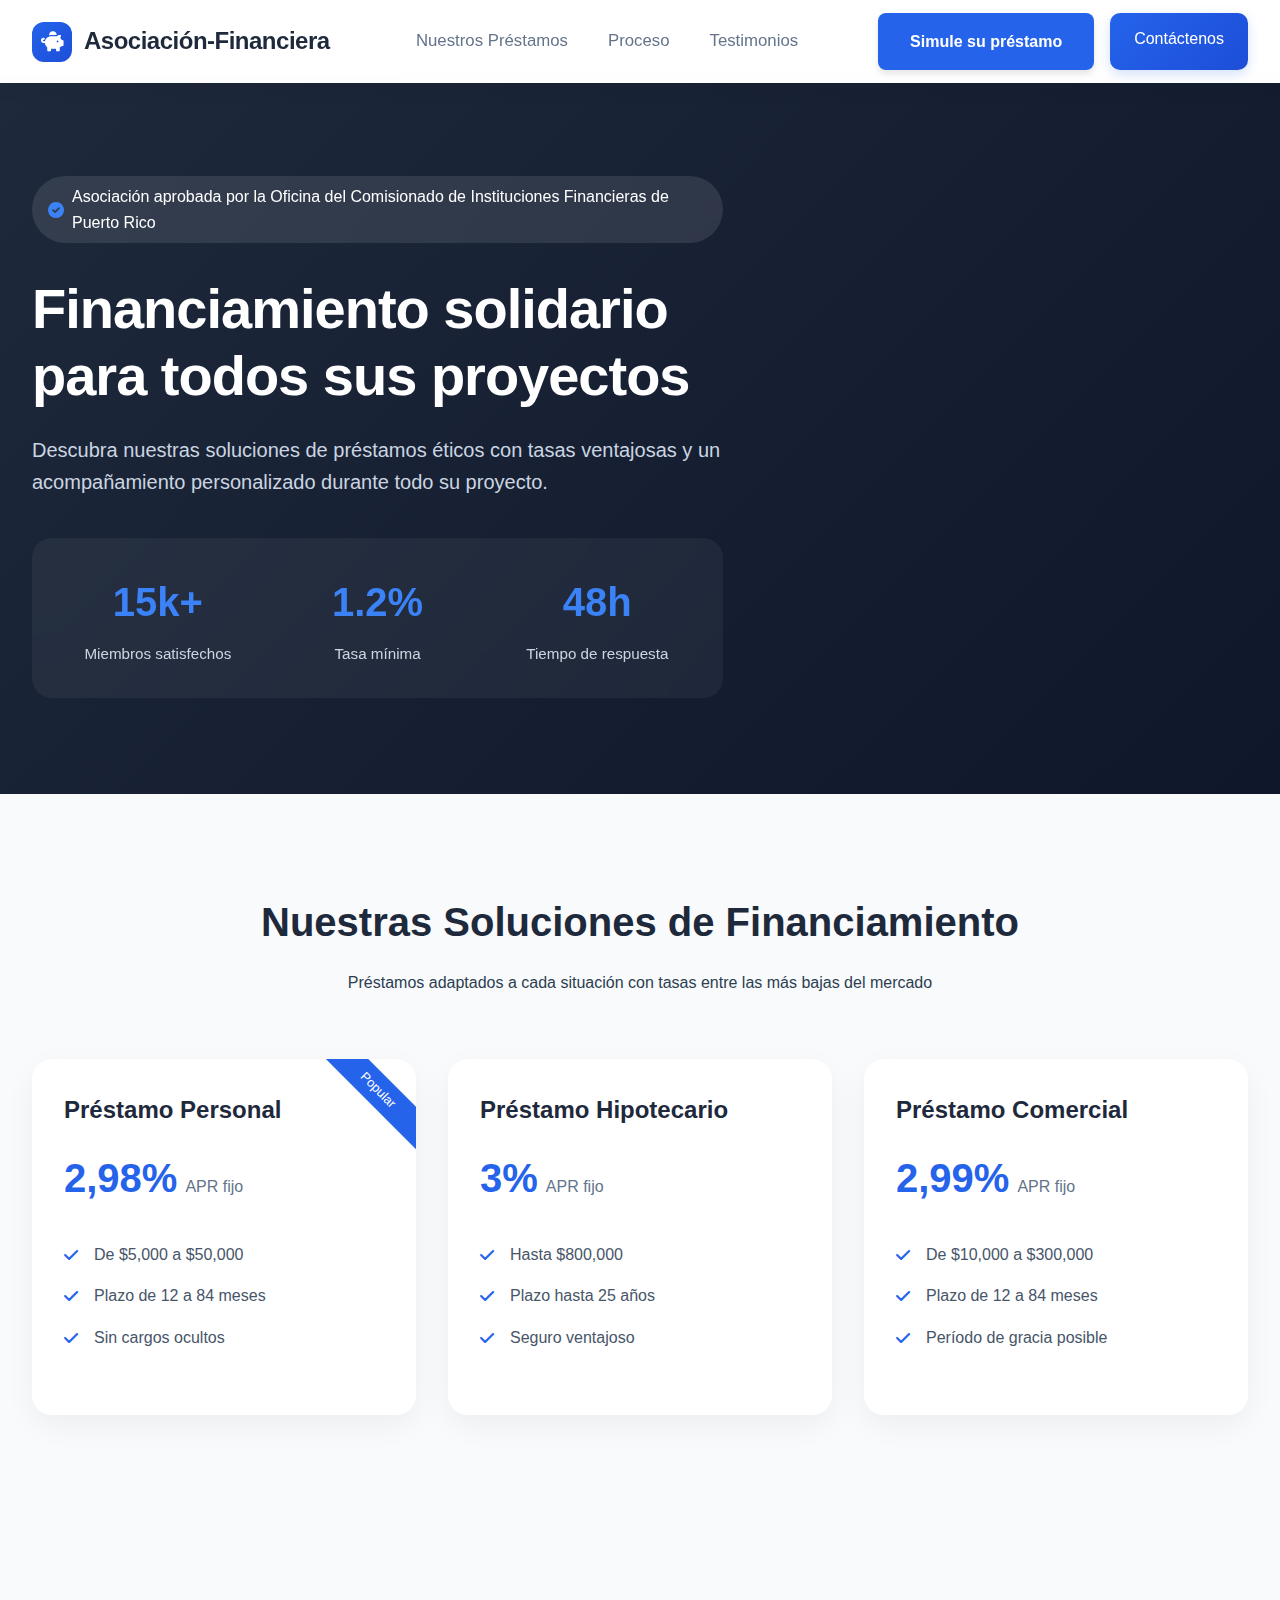
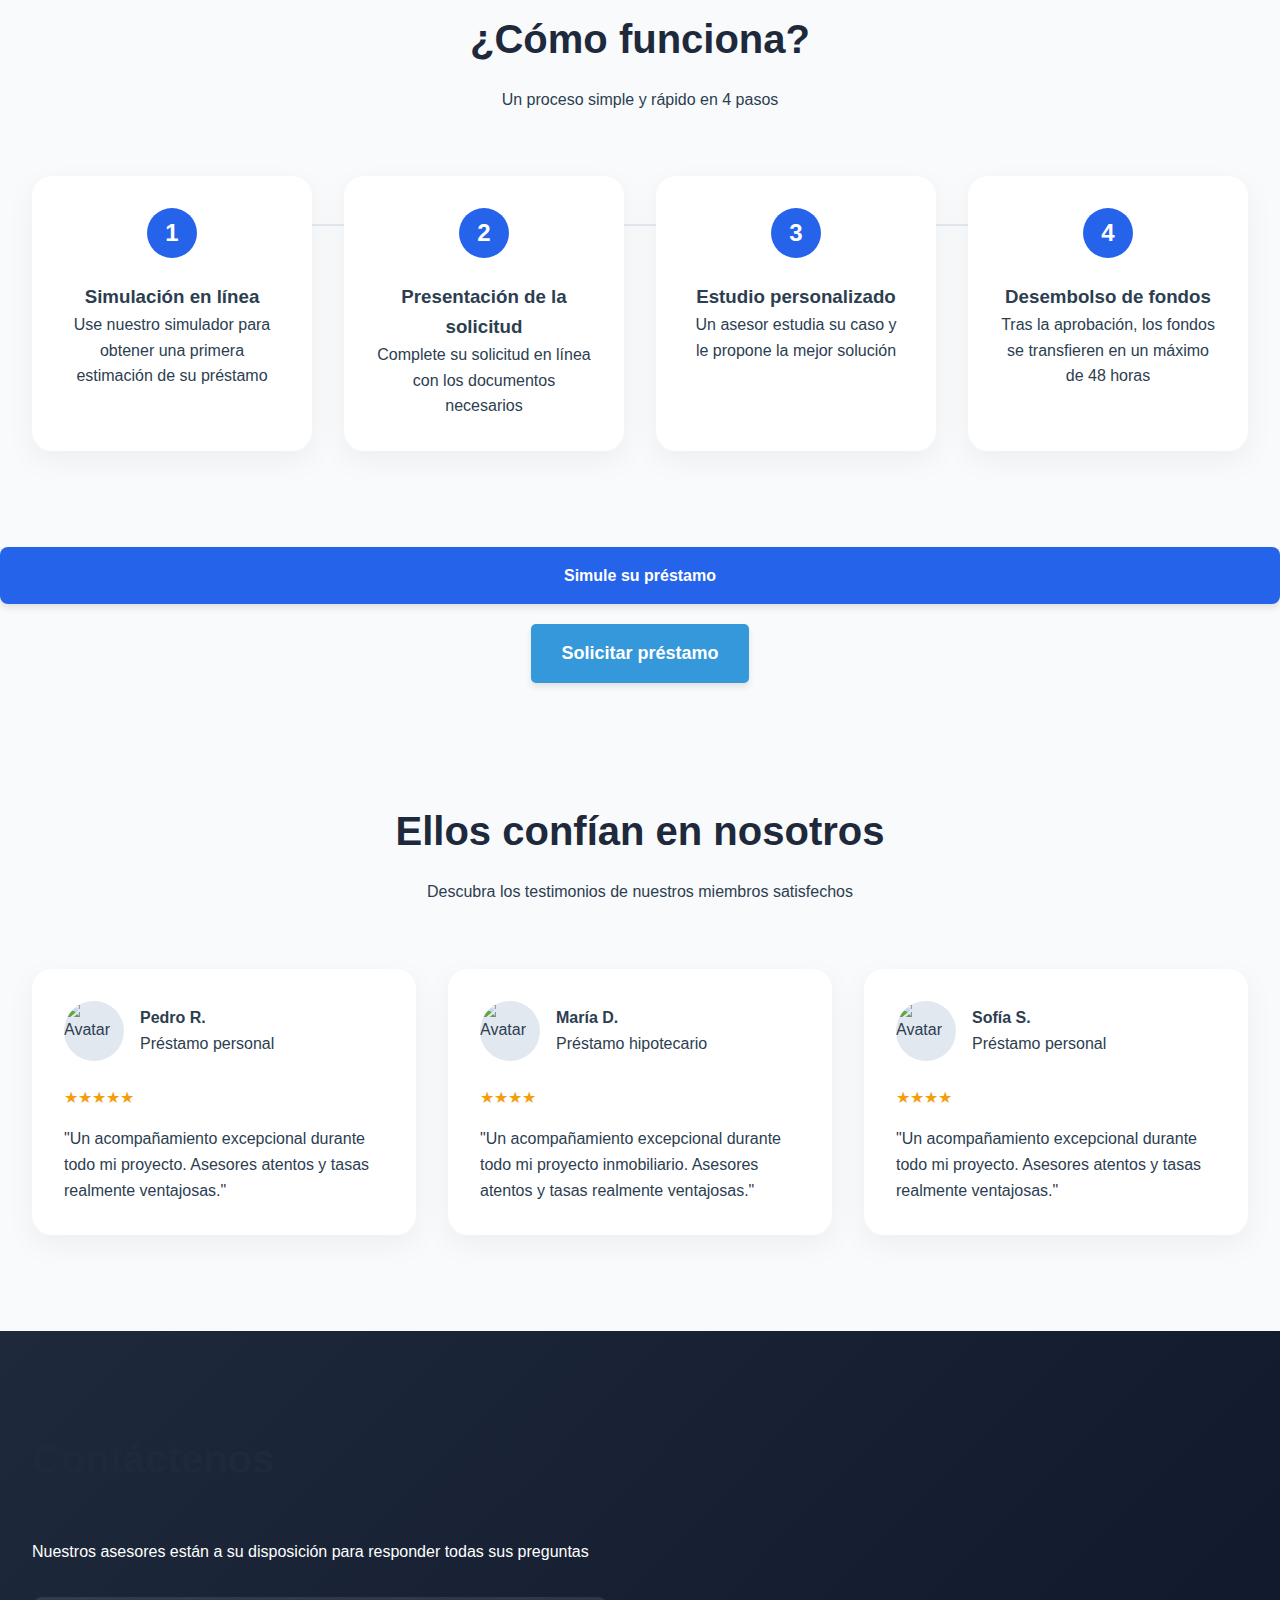
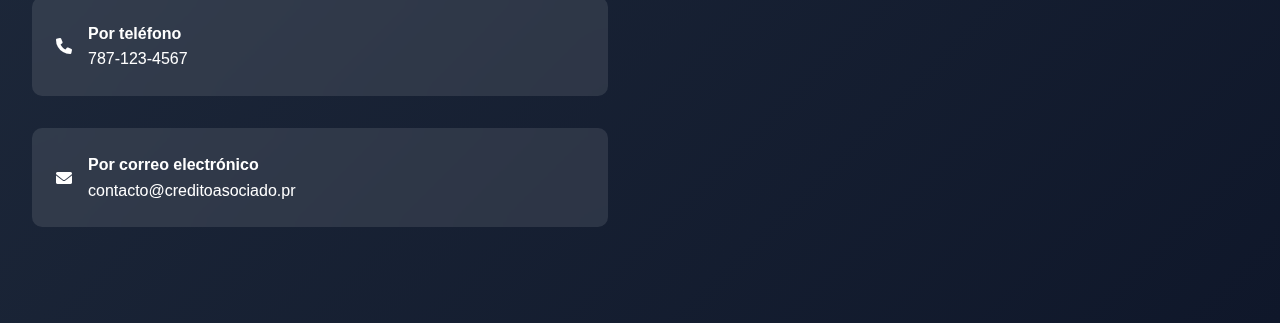
==== index.html @ c0f0ab89 "Add files via upload" ====
<!DOCTYPE html>
<html lang="es">

<head>
    <meta charset="UTF-8">
    <meta name="viewport" content="width=device-width, initial-scale=1.0">
    <title>Asociación-Financiera - Préstamos Bancarios Solidarios</title>
    <link href="https://cdnjs.cloudflare.com/ajax/libs/font-awesome/6.0.0/css/all.min.css" rel="stylesheet">
    <link rel="stylesheet" href="style.css">
</head>

<body>
    <nav class="navbar">
        <div class="nav-container">
            <div class="logo-container">
                <a href="#" class="logo">
                    <div class="logo-icon">
                        <i class="fas fa-piggy-bank"></i>
                    </div>
                    <span class="logo-text">Asociación-Financiera</span>
                </a>
            </div>
            <div class="nav-menu">
                <ul class="nav-links">
                    <li><a href="#loans" class="nav-link">Nuestros Préstamos</a></li>
                    <li><a href="#process-section" class="nav-link">Proceso</a></li>
                    <li><a href="#testimonials" class="nav-link">Testimonios</a></li>
                </ul>
                <div class="nav-buttons">
                    <a href="loan-simulator.html" class="ls-simulate-btn">Simule su préstamo</a>
                    <a href="#contact-section" class="nav-btn btn-primary">Contáctenos</a>
                </div>
            </div>
        </div>
    </nav>

    <section class="hero">
        <div class="hero-container">
            <div class="hero-content">
                <div class="hero-badge">
                    <i class="fas fa-check-circle"></i>
                    <span>Asociación aprobada por la Oficina del Comisionado de Instituciones Financieras de Puerto Rico</span>
                </div>
                <h1>Financiamiento solidario para todos sus proyectos</h1>
                <p>Descubra nuestras soluciones de préstamos éticos con tasas ventajosas y un acompañamiento personalizado durante todo su proyecto.</p>
                <div class="hero-stats">
                    <div class="stat-item">
                        <div class="stat-value">15k+</div>
                        <div class="stat-label">Miembros satisfechos</div>
                    </div>
                    <div class="stat-item">
                        <div class="stat-value">1.2%</div>
                        <div class="stat-label">Tasa mínima</div>
                    </div>
                    <div class="stat-item">
                        <div class="stat-value">48h</div>
                        <div class="stat-label">Tiempo de respuesta</div>
                    </div>
                </div>
            </div>
            <!-- <div class="hero-image">
                <img src="/images/ilustracion-prestamo-bancario-solicitud-prestamo-cliente_9829-27.jpg"
                    alt="Ilustración préstamo bancario" style="width: 100%; height: auto; border-radius: 20px;">
            </div> -->
        </div>
    </section>

    <section class="section-loans" id="loans">
        <div class="section-header">
            <h2 class="section-title">Nuestras Soluciones de Financiamiento</h2>
            <p>Préstamos adaptados a cada situación con tasas entre las más bajas del mercado</p>
        </div>
        <div class="loan-cards">
            <div class="loan-card">
                <div class="loan-badge">Popular</div>
                <h3 class="loan-type">Préstamo Personal</h3>
                <div class="loan-rate">
                    <span class="rate-value">2,98%</span>
                    <span class="rate-period">APR fijo</span>
                </div>
                <ul class="loan-features">
                    <li class="loan-feature">
                        <i class="fas fa-check"></i>
                        <span>De $5,000 a $50,000</span>
                    </li>
                    <li class="loan-feature">
                        <i class="fas fa-check"></i>
                        <span>Plazo de 12 a 84 meses</span>
                    </li>
                    <li class="loan-feature">
                        <i class="fas fa-check"></i>
                        <span>Sin cargos ocultos</span>
                    </li>
                </ul>
            </div>
            <div class="loan-card">
                <h3 class="loan-type">Préstamo Hipotecario</h3>
                <div class="loan-rate">
                    <span class="rate-value">3%</span>
                    <span class="rate-period">APR fijo</span>
                </div>
                <ul class="loan-features">
                    <li class="loan-feature">
                        <i class="fas fa-check"></i>
                        <span>Hasta $800,000</span>
                    </li>
                    <li class="loan-feature">
                        <i class="fas fa-check"></i>
                        <span>Plazo hasta 25 años</span>
                    </li>
                    <li class="loan-feature">
                        <i class="fas fa-check"></i>
                        <span>Seguro ventajoso</span>
                    </li>
                </ul>
            </div>
            <div class="loan-card">
                <h3 class="loan-type">Préstamo Comercial</h3>
                <div class="loan-rate">
                    <span class="rate-value">2,99%</span>
                    <span class="rate-period">APR fijo</span>
                </div>
                <ul class="loan-features">
                    <li class="loan-feature">
                        <i class="fas fa-check"></i>
                        <span>De $10,000 a $300,000</span>
                    </li>
                    <li class="loan-feature">
                        <i class="fas fa-check"></i>
                        <span>Plazo de 12 a 84 meses</span>
                    </li>
                    <li class="loan-feature">
                        <i class="fas fa-check"></i>
                        <span>Período de gracia posible</span>
                    </li>
                </ul>
            </div>
        </div>
    </section>

    <section class="process-section" id="process-section">
        <div class="process-container">
            <div class="section-header">
                <h2 class="section-title">¿Cómo funciona?</h2>
                <p>Un proceso simple y rápido en 4 pasos</p>
            </div>
            <div class="process-grid">
                <div class="process-step">
                    <div class="step-number">1</div>
                    <h3>Simulación en línea</h3>
                    <p>Use nuestro simulador para obtener una primera estimación de su préstamo</p>
                    <!--<img src="/api/placeholder/200/150" alt="Simulador"
                        style="width: 100%; margin-top: 1rem; border-radius: 8px;">-->
                </div>
                <div class="process-step">
                    <div class="step-number">2</div>
                    <h3>Presentación de la solicitud</h3>
                    <p>Complete su solicitud en línea con los documentos necesarios</p>
                    <!--<img src="/api/placeholder/200/150" alt="Documentos"
                        style="width: 100%; margin-top: 1rem; border-radius: 8px;">-->
                </div>
                <div class="process-step">
                    <div class="step-number">3</div>
                    <h3>Estudio personalizado</h3>
                    <p>Un asesor estudia su caso y le propone la mejor solución</p>
                    <!--<img src="/api/placeholder/200/150" alt="Asesor"
                        style="width: 100%; margin-top: 1rem; border-radius: 8px;">-->
                </div>
                <div class="process-step">
                    <div class="step-number">4</div>
                    <h3>Desembolso de fondos</h3>
                    <p>Tras la aprobación, los fondos se transfieren en un máximo de 48 horas</p>
                    <!--<img src="/api/placeholder/200/150" alt="Transferencia"
                        style="width: 100%; margin-top: 1rem; border-radius: 8px;">-->
                </div>
            </div>
        </div>
    </section>
    <section class="ls-simulator">
        <a href="loan-simulator.html" class="ls-simulate-btn">Simule su préstamo</a>
    </section>
    <section>
        <div class="button-container">
            <a href="formulario.html" class="cta-button">Solicitar préstamo</a>
        </div>
    </section>
    <section class="testimonials" id="testimonials">
        <div class="section-header">
            <h2 class="section-title">Ellos confían en nosotros</h2>
            <p>Descubra los testimonios de nuestros miembros satisfechos</p>
        </div>
        <div class="testimonial-grid">
            <div class="testimonial-card">
                <div class="testimonial-header">
                    <img src="/api/placeholder/60/60" alt="Avatar" class="testimonial-avatar">
                    <div>
                        <h4>Pedro R.</h4>
                        <p>Préstamo personal</p>
                    </div>
                </div>
                <div class="testimonial-rating">
                    ★★★★★
                </div>
                <p>"Un acompañamiento excepcional durante todo mi proyecto. Asesores atentos y tasas realmente ventajosas."</p>
            </div>
            <div class="testimonial-card">
                <div class="testimonial-header">
                    <img src="/api/placeholder/60/60" alt="Avatar" class="testimonial-avatar">
                    <div>
                        <h4>María D.</h4>
                        <p>Préstamo hipotecario</p>
                    </div>
                </div>
                <div class="testimonial-rating">
                    ★★★★
                </div>
                <p>"Un acompañamiento excepcional durante todo mi proyecto inmobiliario. Asesores atentos y tasas realmente ventajosas."</p>
            </div>
            <div class="testimonial-card">
                <div class="testimonial-header">
                    <img src="/api/placeholder/60/60" alt="Avatar" class="testimonial-avatar">
                    <div>
                        <h4>Sofía S.</h4>
                        <p>Préstamo personal</p>
                    </div>
                </div>
                <div class="testimonial-rating">
                    ★★★★
                </div>
                <p>"Un acompañamiento excepcional durante todo mi proyecto. Asesores atentos y tasas realmente ventajosas."</p>
            </div>
        </div>
    </section>

    <section class="contact-section" id="contact-section">
        <div class="contact-grid">
            <div class="contact-info">
                <h2 class="section-title">Contáctenos</h2>
                <p>Nuestros asesores están a su disposición para responder todas sus preguntas</p>
                <div class="contact-card">
                    <i class="fas fa-phone"></i>
                    <div>
                        <h4>Por teléfono</h4>
                        <p>787-123-4567</p>
                    </div>
                </div>
                <div class="contact-card">
                    <i class="fas fa-envelope"></i>
                    <div>
                        <h4>Por correo electrónico</h4>
                        <p>contacto@creditoasociado.pr</p>
                    </div>
                </div>
            </div>
            <!--<form class="contact-form">
                <div class="form-group">
                    <label class="form-label">Nombre completo</label>
                    <input type="text" class="form-input" placeholder="Su nombre">
                </div>
                <div class="form-group">
                    <label class="form-label">Correo electrónico</label>
                    <input type="email" class="form-input" placeholder="Su correo electrónico">
                </div>
                <div class="form-group">
                    <label class="form-label">Tipo de préstamo</label>
                    <select class="form-input">
                        <option>Préstamo personal</option>
                        <option>Préstamo hipotecario</option>
                        <option>Préstamo comercial</option>
                    </select>
                </div>
                <div class="form-group">
                    <label class="form-label">Mensaje</label>
                    <textarea class="form-input" rows="4" placeholder="Su mensaje"></textarea>
                </div>
                <button type="submit" class="submit-btn">Enviar mi solicitud</button>
            </form>-->
        </div>
    </section>

</body>

</html>
---- style.css ----
* {
    margin: 0;
    padding: 0;
    box-sizing: border-box;
  }
  
  body {
    font-family: 'Poppins', 'Segoe UI', sans-serif;
    line-height: 1.6;
    color: #2c3e50;
    background-color: #f8fafc;
  }
  
  /* Nouvelle barre de navigation améliorée */
  .navbar {
    background-color: rgba(255, 255, 255, 0.98);
    padding: 0.8rem 0;
    position: fixed;
    width: 100%;
    top: 0;
    z-index: 1000;
    box-shadow: 0 4px 20px rgba(0, 0, 0, 0.05);
    backdrop-filter: blur(10px);
  }
  
  .nav-container {
    max-width: 1400px;
    margin: 0 auto;
    padding: 0 2rem;
    display: flex;
    justify-content: space-between;
    align-items: center;
  }
  
  .logo-container {
    display: flex;
    align-items: center;
    gap: 1rem;
  }
  
  .logo {
    text-decoration: none;
    display: flex;
    align-items: center;
    gap: 12px;
  }
  
  .logo-icon {
    background: linear-gradient(135deg, #2563eb, #1d4ed8);
    width: 40px;
    height: 40px;
    border-radius: 12px;
    display: flex;
    align-items: center;
    justify-content: center;
  }
  
  .logo-icon i {
    color: white;
    font-size: 20px;
  }
  
  .logo-text {
    font-size: 24px;
    font-weight: 700;
    color: #1e293b;
    letter-spacing: -0.5px;
  }
  
  .nav-menu {
    display: flex;
    align-items: center;
    gap: 3rem;
  }
  
  .nav-links {
    display: flex;
    gap: 2.5rem;
    list-style: none;
    margin-right: 2rem;
  }
  
  .nav-link {
    text-decoration: none;
    color: #64748b;
    font-weight: 500;
    font-size: 1.05rem;
    padding: 0.5rem 0;
    position: relative;
    transition: color 0.3s;
  }
  
  .nav-link::after {
    content: '';
    position: absolute;
    bottom: 0;
    left: 0;
    width: 0;
    height: 2px;
    background: #2563eb;
    transition: width 0.3s;
  }
  
  .nav-link:hover {
    color: #2563eb;
  }
  
  .nav-link:hover::after {
    width: 100%;
  }
  
  .nav-buttons {
    display: flex;
    gap: 1rem;
  }
  
  .nav-btn {
    padding: 0.8rem 1.5rem;
    border-radius: 10px;
    font-weight: 500;
    text-decoration: none;
    transition: all 0.3s;
  }
  
  .btn-secondary {
    color: #2563eb;
    background: #eff6ff;
  }
  
  .btn-primary {
    color: white;
    background: linear-gradient(135deg, #2563eb, #1d4ed8);
    box-shadow: 0 4px 12px rgba(37, 99, 235, 0.2);
  }
  
  .btn-secondary:hover {
    background: #dbeafe;
  }
  
  .btn-primary:hover {
    transform: translateY(-2px);
    box-shadow: 0 6px 15px rgba(37, 99, 235, 0.25);
  }
  
  /* Hero section améliorée */
  .hero {
    margin-top: 80px;
    padding: 6rem 2rem;
    background: linear-gradient(135deg, #1e293b, #0f172a);
    color: white;
    position: relative;
    overflow: hidden;
  }
  
  .hero::before {
    content: '';
    position: absolute;
    top: 0;
    left: 0;
    width: 100%;
    height: 100%;
    background: url('/api/placeholder/1920/1080') center/cover;
    opacity: 0.1;
  }
  
  .hero-container {
    max-width: 1400px;
    margin: 0 auto;
    position: relative;
    z-index: 1;
    display: grid;
    grid-template-columns: 1.2fr 0.8fr;
    gap: 4rem;
    align-items: center;
  }
  
  .hero-content {
    max-width: 700px;
  }
  
  .hero-badge {
    display: inline-flex;
    align-items: center;
    gap: 0.5rem;
    background: rgba(255, 255, 255, 0.1);
    padding: 0.5rem 1rem;
    border-radius: 100px;
    margin-bottom: 2rem;
    backdrop-filter: blur(10px);
  }
  
  .hero-badge i {
    color: #3b82f6;
  }
  
  .hero h1 {
    font-size: 3.5rem;
    line-height: 1.2;
    margin-bottom: 1.5rem;
    font-weight: 700;
    letter-spacing: -1px;
  }
  
  .hero p {
    font-size: 1.25rem;
    color: #cbd5e1;
    margin-bottom: 2.5rem;
  }
  
  .hero-stats {
    background: rgba(255, 255, 255, 0.05);
    backdrop-filter: blur(10px);
    border-radius: 20px;
    padding: 2rem;
    display: grid;
    grid-template-columns: repeat(3, 1fr);
    gap: 2rem;
  }
  
  .stat-item {
    text-align: center;
  }
  
  .stat-value {
    font-size: 2.5rem;
    font-weight: 700;
    color: #3b82f6;
    margin-bottom: 0.5rem;
  }
  
  .stat-label {
    color: #cbd5e1;
    font-size: 0.95rem;
  }
  
  /* Cards de prêts améliorées */
  .section-loans {
    padding: 6rem 2rem;
    max-width: 1400px;
    margin: 0 auto;
  }
  
  .section-header {
    text-align: center;
    margin-bottom: 4rem;
  }
  
  .section-title {
    font-size: 2.5rem;
    margin-bottom: 1rem;
    color: #1e293b;
  }
  
  .loan-cards {
    display: grid;
    grid-template-columns: repeat(auto-fit, minmax(300px, 1fr));
    gap: 2rem;
  }
  
  .loan-card {
    background: white;
    border-radius: 20px;
    padding: 2rem;
    box-shadow: 0 10px 30px rgba(0, 0, 0, 0.05);
    transition: transform 0.3s;
  }
  
  .loan-card:hover {
    transform: translateY(-5px);
  }
  
  .loan-type {
    font-size: 1.5rem;
    margin-bottom: 1rem;
    color: #1e293b;
  }
  
  .loan-rate {
    display: flex;
    align-items: baseline;
    gap: 0.5rem;
    margin-bottom: 2rem;
  }
  
  .rate-value {
    font-size: 2.5rem;
    font-weight: 700;
    color: #2563eb;
  }
  
  .rate-period {
    color: #64748b;
  }
  
  .loan-features {
    list-style: none;
    margin-bottom: 2rem;
  }
  
  .loan-feature {
    display: flex;
    align-items: center;
    gap: 1rem;
    margin-bottom: 1rem;
    color: #475569;
  }
  
  .loan-feature i {
    color: #2563eb;
  }
  
  .loan-card {
    position: relative;
    overflow: hidden;
  }
  
  .loan-badge {
    position: absolute;
    top: 1rem;
    right: -2rem;
    background: #2563eb;
    color: white;
    padding: 0.3rem 3rem;
    transform: rotate(45deg);
    font-size: 0.8rem;
    font-weight: 500;
  }
  
  .process-section {
    background: #f8fafc;
    padding: 6rem 2rem;
  }
  
  .process-container {
    max-width: 1400px;
    margin: 0 auto;
  }
  
  .process-grid {
    display: grid;
    grid-template-columns: repeat(4, 1fr);
    gap: 2rem;
    position: relative;
    margin-top: 4rem;
  }
  
  .process-grid::before {
    content: '';
    position: absolute;
    top: 3rem;
    left: 2rem;
    right: 2rem;
    height: 2px;
    background: #e2e8f0;
    z-index: 0;
  }
  
  .process-step {
    background: white;
    padding: 2rem;
    border-radius: 20px;
    text-align: center;
    position: relative;
    z-index: 1;
    box-shadow: 0 10px 30px rgba(0, 0, 0, 0.05);
  }
  
  .step-number {
    width: 50px;
    height: 50px;
    background: #2563eb;
    color: white;
    border-radius: 50%;
    display: flex;
    align-items: center;
    justify-content: center;
    font-size: 1.5rem;
    font-weight: bold;
    margin: 0 auto 1.5rem;
  }
  
  .testimonials {
    padding: 6rem 2rem;
  }
  .ls-simulate-btn {
    text-align: center;
    display: flow-root;
    background-color: #2563eb;
    color: white;
    padding: 1rem 2rem;
    border-radius: 0.5rem;
    font-weight: bold;
    text-decoration: none;
    cursor: pointer;
    transition: all 0.3s ease;
    box-shadow: 0 4px 6px rgba(0, 0, 0, 0.1);
  }
  .ls-simulate-btn:hover {
    background-color: #1d4ed8;
    transform: scale(1.05);
  }
  .ls-simulator-section {
    padding: 4rem 1rem;
    background-color: #f8fafc;
  }
  
/* Style pour le conteneur du bouton */
.button-container {
  display: flex;
  justify-content: center;
  align-items: center;
  padding: 20px 0; /* Ajoutez de l'espace au-dessus et en-dessous du bouton si nécessaire */
}

/* Style du bouton (ajoutez ces propriétés à votre style .cta-button existant) */
.cta-button {
  display: inline-block;
  padding: 15px 30px;
  background-color: #3498db;
  color: white;
  text-decoration: none;
  font-size: 18px;
  font-weight: bold;
  border-radius: 5px;
  transition: background-color 0.3s ease, transform 0.2s ease;
  box-shadow: 0 4px 6px rgba(0, 0, 0, 0.1);
  text-align: center;
}

/* Styles hover et active restent les mêmes */
.cta-button:hover {
  background-color: #2980b9;
  transform: translateY(-2px);
  box-shadow: 0 6px 8px rgba(0, 0, 0, 0.15);
}

.cta-button:active {
  transform: translateY(0);
  box-shadow: 0 2px 4px rgba(0, 0, 0, 0.1);
}
  
  .ls-container {
    max-width: 1200px;
    margin: 0 auto;
  }
  
  .ls-title {
    text-align: center;
    font-size: 2.5rem;
    font-weight: bold;
    color: #1e293b;
    margin-bottom: 1rem;
  }
  
  .ls-subtitle {
    text-align: center;
    color: #64748b;
    font-size: 1.125rem;
    margin-bottom: 3rem;
  }
  
  .ls-cards-container {
    display: grid;
    grid-template-columns: repeat(auto-fit, minmax(250px, 1fr));
    gap: 2rem;
    margin-bottom: 3rem;
  }
  
  .ls-loan-card {
    background: white;
    padding: 2rem;
    border-radius: 1rem;
    box-shadow: 0 4px 6px rgba(0, 0, 0, 0.05);
    text-align: center;
    transition: transform 0.3s ease;
  }
  
  .ls-loan-card:hover {
    transform: translateY(-5px);
  }
  
  .ls-loan-card h3 {
    color: #1e293b;
    font-size: 1.25rem;
    margin-bottom: 1rem;
  }
  
  .ls-rate {
    font-size: 2rem;
    font-weight: bold;
    color: #2563eb;
    margin-bottom: 1rem;
  }
  
  .ls-rate span {
    display: block;
    font-size: 0.875rem;
    color: #64748b;
    font-weight: normal;
  }
  
  .ls-simulator-card {
    background: white;
    padding: 2rem;
    border-radius: 1rem;
    box-shadow: 0 4px 6px rgba(0, 0, 0, 0.05);
    max-width: 800px;
    margin: 0 auto;
  }
  
  .ls-form-group {
    margin-bottom: 1.5rem;
  }
  
  .ls-form-group label {
    display: block;
    margin-bottom: 0.5rem;
    font-weight: 500;
    color: #1e293b;
  }
  
  .ls-form-group input,
  .ls-form-group select {
    width: 100%;
    padding: 0.75rem;
    border: 1px solid #e2e8f0;
    border-radius: 0.5rem;
    font-size: 1rem;
    transition: border-color 0.3s ease;
  }
  
  .ls-form-group input:focus,
  .ls-form-group select:focus {
    outline: none;
    border-color: #2563eb;
    box-shadow: 0 0 0 3px rgba(37, 99, 235, 0.1);
  }
  
  .ls-calculate-btn {
    width: 100%;
    background-color: #2563eb;
    color: white;
    padding: 1rem;
    border: none;
    border-radius: 0.5rem;
    font-size: 1.125rem;
    font-weight: bold;
    cursor: pointer;
    transition: background-color 0.3s ease;
  }
  
  .ls-calculate-btn:hover {
    background-color: #1d4ed8;
  }
  
  .ls-results {
    display: none;
    margin-top: 2rem;
    padding-top: 2rem;
    border-top: 1px solid #e2e8f0;
  }
  
  .ls-results h3 {
    text-align: center;
    color: #1e293b;
    font-size: 1.25rem;
    margin-bottom: 1.5rem;
  }
  
  .ls-results-grid {
    display: grid;
    grid-template-columns: repeat(auto-fit, minmax(200px, 1fr));
    gap: 1.5rem;
  }
  
  .ls-result-item {
    text-align: center;
  }
  
  .ls-result-label {
    display: block;
    color: #64748b;
    font-size: 0.875rem;
    margin-bottom: 0.5rem;
  }
  
  .ls-result-value {
    display: block;
    font-size: 1.5rem;
    font-weight: bold;
    color: #2563eb;
    margin-bottom: 0.25rem;
  }
  
  .ls-result-unit {
    color: #64748b;
    font-size: 0.875rem;
  }
  
  @media (max-width: 768px) {
    .ls-simulator-card {
        padding: 1.5rem;
    }
  
    .ls-title {
        font-size: 2rem;
    }
  
    .ls-results-grid {
        grid-template-columns: 1fr;
        gap: 1rem;
    }
  }
  
  .testimonial-grid {
    display: grid;
    grid-template-columns: repeat(auto-fit, minmax(300px, 1fr));
    gap: 2rem;
    margin-top: 4rem;
  }
  
  .testimonial-card {
    background: white;
    padding: 2rem;
    border-radius: 20px;
    box-shadow: 0 10px 30px rgba(0, 0, 0, 0.05);
  }
  
  .testimonial-header {
    display: flex;
    align-items: center;
    gap: 1rem;
    margin-bottom: 1.5rem;
  }
  
  .testimonial-avatar {
    width: 60px;
    height: 60px;
    border-radius: 50%;
    background: #e2e8f0;
  }
  
  .testimonial-rating {
    color: #f59e0b;
    margin-bottom: 1rem;
  }
  
  .faq-section {
    background: #f8fafc;
    padding: 6rem 2rem;
  }
  
  .faq-container {
    max-width: 900px;
    margin: 0 auto;
  }
  
  .faq-item {
    background: white;
    border-radius: 10px;
    padding: 1.5rem;
    margin-bottom: 1rem;
    cursor: pointer;
  }
  
  .faq-question {
    display: flex;
    justify-content: space-between;
    align-items: center;
    font-weight: 500;
  }
  
  .contact-section {
    padding: 6rem 2rem;
    background: linear-gradient(135deg, #1e293b, #0f172a);
    color: white;
  }
  
  .contact-grid {
    display: grid;
    grid-template-columns: 1fr 1fr;
    gap: 4rem;
    max-width: 1400px;
    margin: 0 auto;
  }
  
  .contact-info {
    display: flex;
    flex-direction: column;
    gap: 2rem;
  }
  
  .contact-card {
    background: rgba(255, 255, 255, 0.1);
    backdrop-filter: blur(10px);
    padding: 1.5rem;
    border-radius: 10px;
    display: flex;
    align-items: center;
    gap: 1rem;
  }
  
  .contact-form {
    background: white;
    padding: 2rem;
    border-radius: 20px;
    color: #1e293b;
  }
  
  .form-group {
    margin-bottom: 1.5rem;
  }
  
  .form-label {
    display: block;
    margin-bottom: 0.5rem;
    font-weight: 500;
  }
  
  .form-input {
    width: 100%;
    padding: 0.8rem;
    border: 1px solid #e2e8f0;
    border-radius: 8px;
    transition: border-color 0.3s;
  }
  
  .form-input:focus {
    border-color: #2563eb;
    outline: none;
  }
  
  .submit-btn {
    background: #2563eb;
    color: white;
    padding: 1rem 2rem;
    border: none;
    border-radius: 8px;
    cursor: pointer;
    font-weight: 500;
    width: 100%;
  }
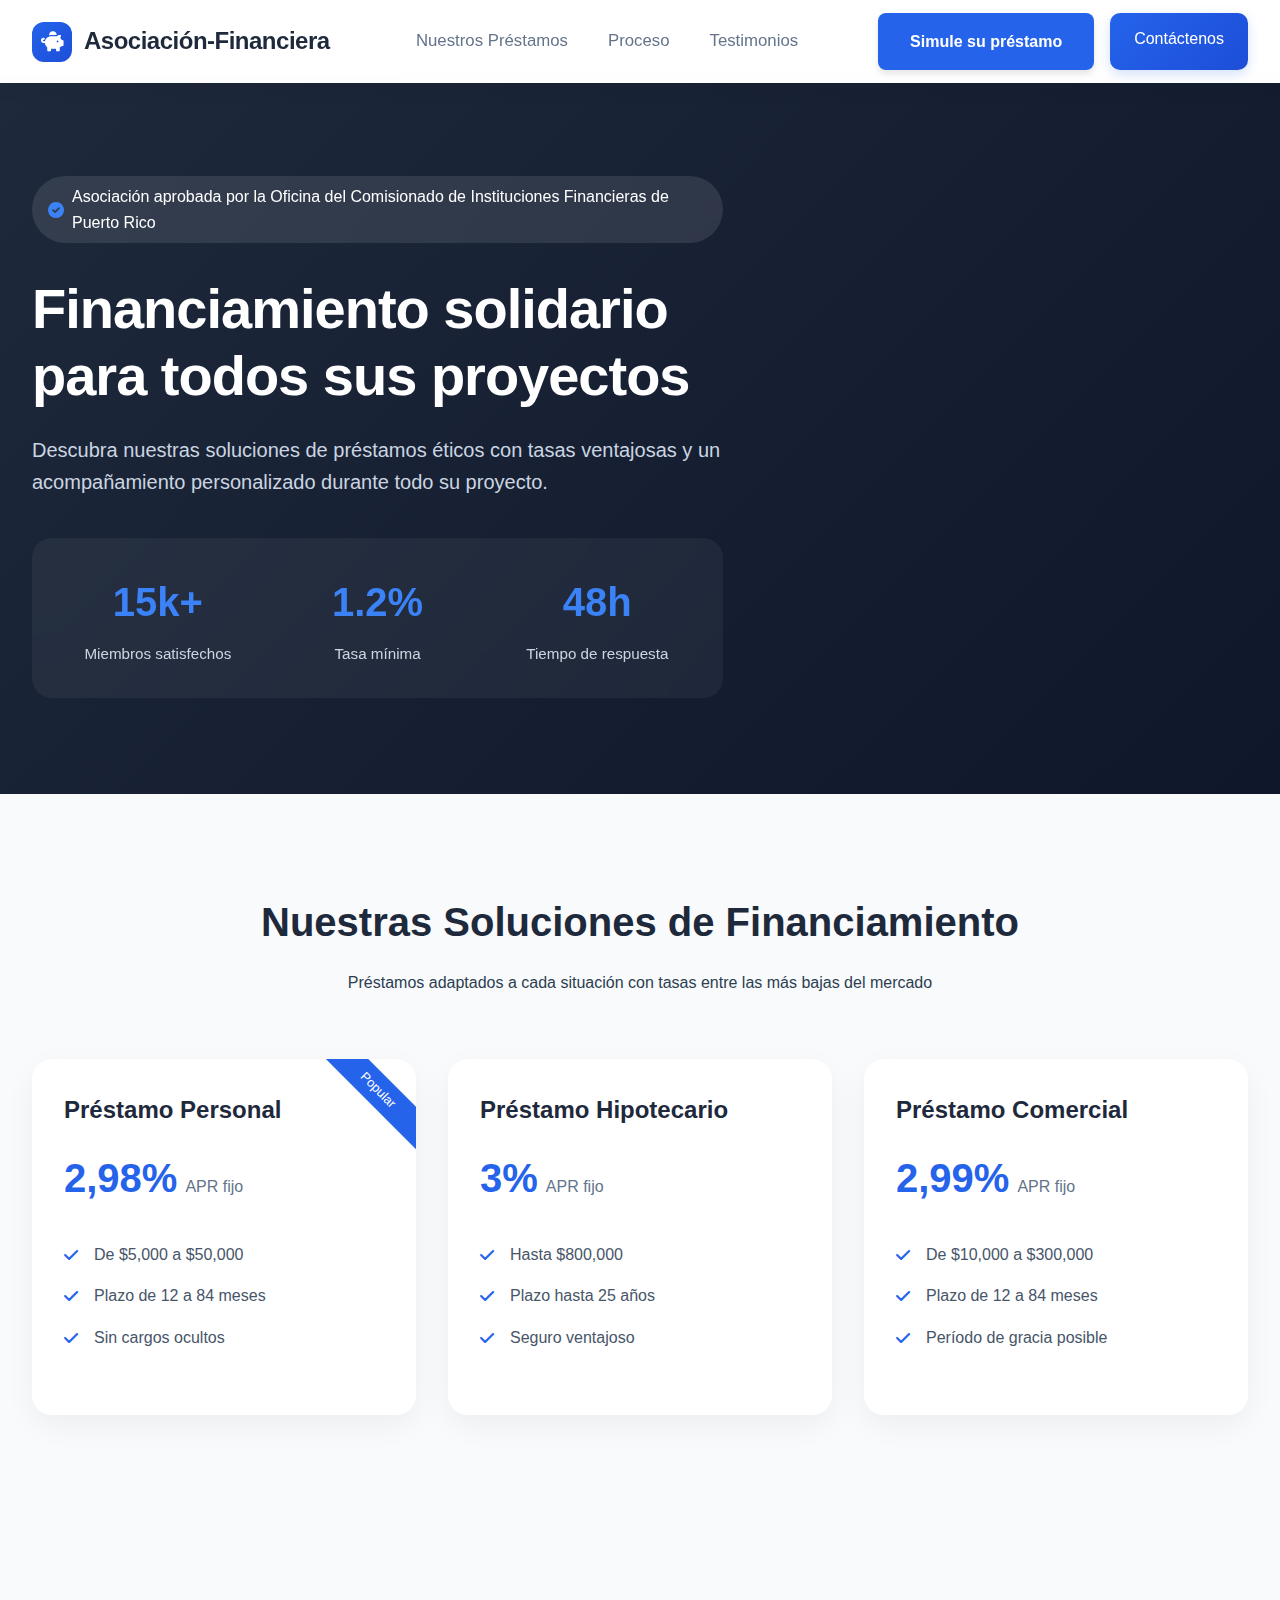
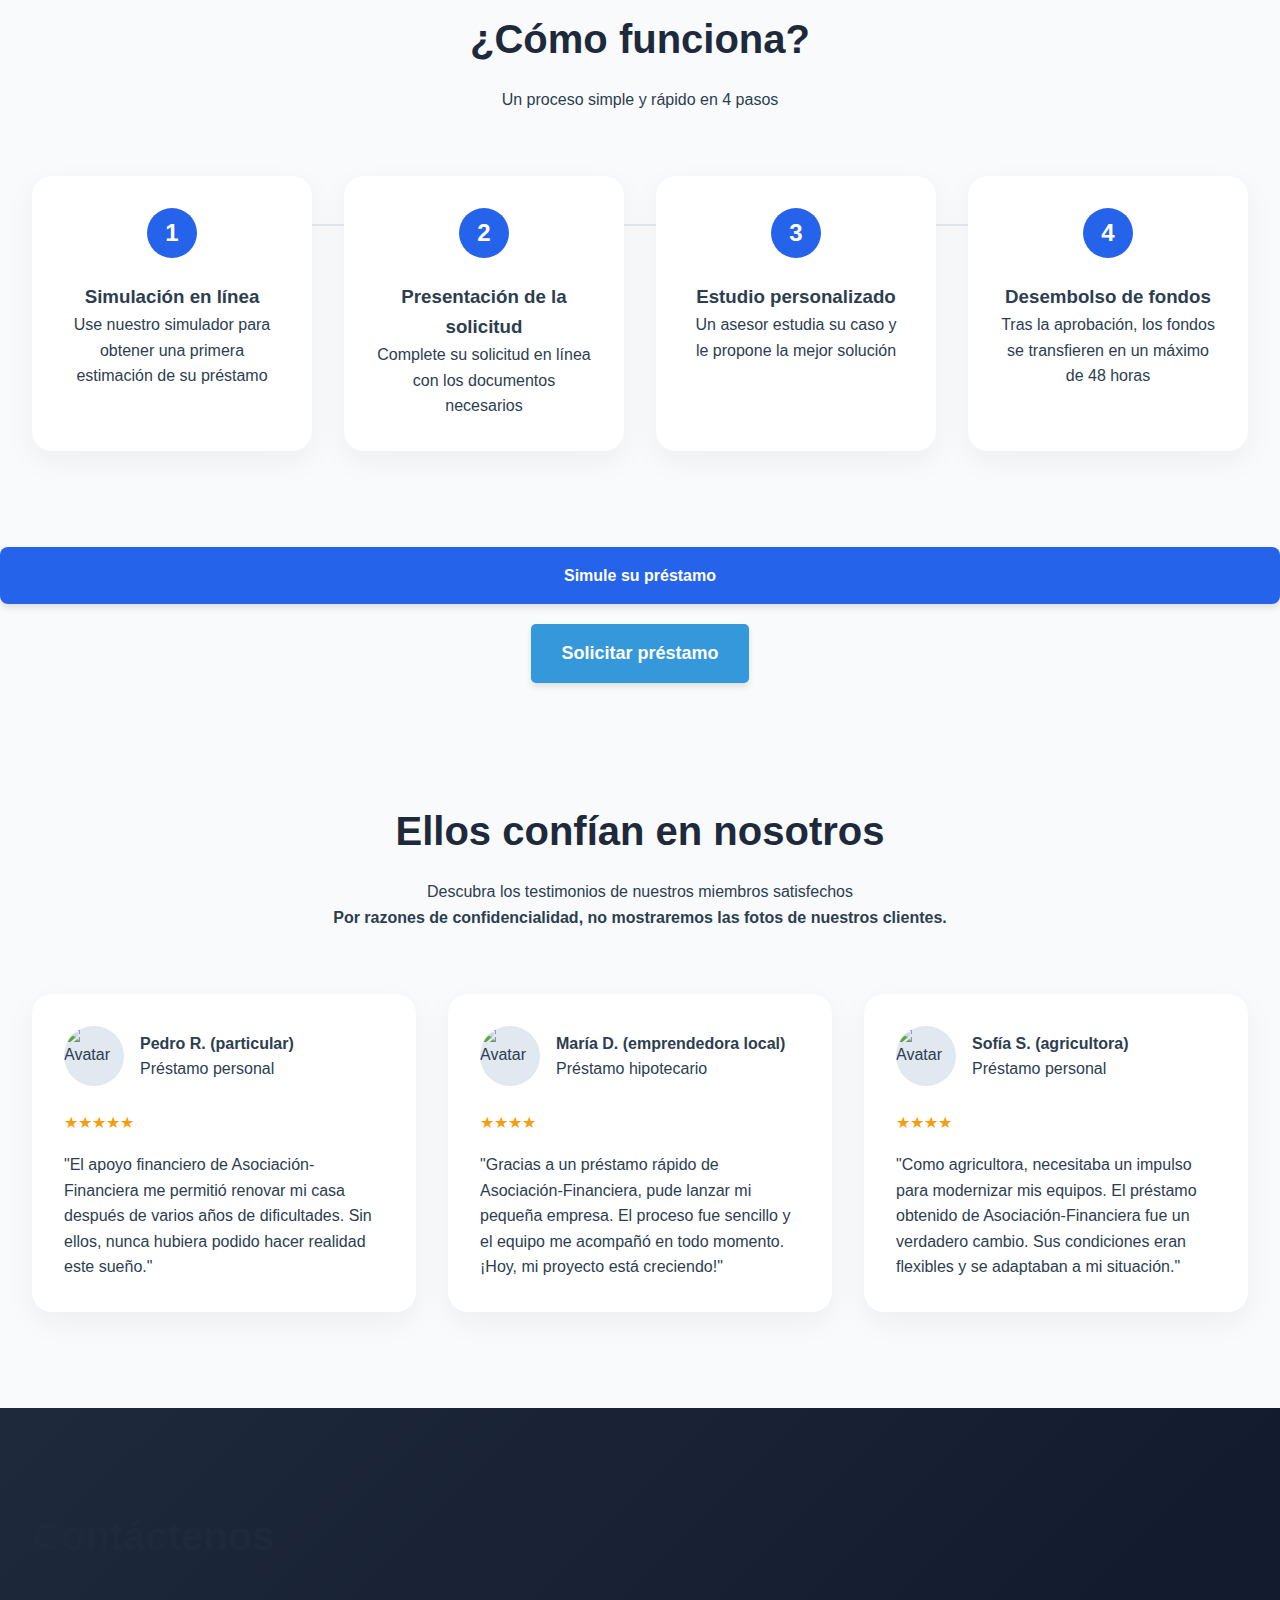
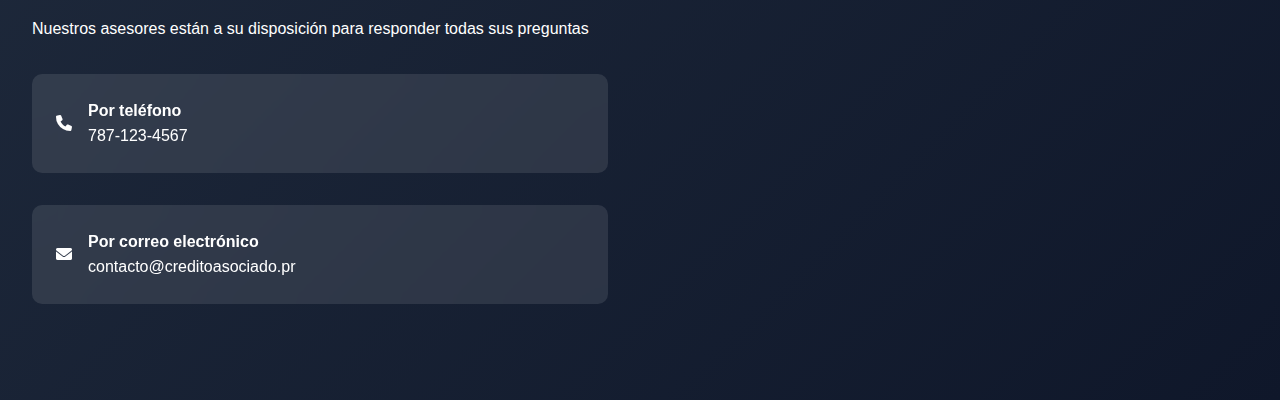
==== commit b30e4f40: "j'ai rien modifié de ouf" ====
--- a/index.html
+++ b/index.html
@@ -181,57 +181,59 @@
     </section>
     <section>
         <div class="button-container">
-            <a href="formulario.html" class="cta-button">Solicitar préstamo</a>
+            <a href="formulaire.html" class="cta-button">Solicitar préstamo</a>
         </div>
     </section>
     <section class="testimonials" id="testimonials">
         <div class="section-header">
             <h2 class="section-title">Ellos confían en nosotros</h2>
             <p>Descubra los testimonios de nuestros miembros satisfechos</p>
+            <p><strong>Por razones de confidencialidad, no mostraremos las fotos de nuestros clientes.</strong></p>
         </div>
         <div class="testimonial-grid">
             <div class="testimonial-card">
                 <div class="testimonial-header">
-                    <img src="/api/placeholder/60/60" alt="Avatar" class="testimonial-avatar">
-                    <div>
-                        <h4>Pedro R.</h4>
+                    <!-- Avatar unique de Lorem Picsum -->
+                    <img src="https://picsum.photos/seed/avatar1/60/60" alt="Avatar" class="testimonial-avatar">
+                    <div>
+                        <h4>Pedro R. (particular)</h4>
                         <p>Préstamo personal</p>
                     </div>
                 </div>
                 <div class="testimonial-rating">
                     ★★★★★
                 </div>
-                <p>"Un acompañamiento excepcional durante todo mi proyecto. Asesores atentos y tasas realmente ventajosas."</p>
+                <p>"El apoyo financiero de Asociación-Financiera me permitió renovar mi casa después de varios años de dificultades. Sin ellos, nunca hubiera podido hacer realidad este sueño."</p>
             </div>
             <div class="testimonial-card">
                 <div class="testimonial-header">
-                    <img src="/api/placeholder/60/60" alt="Avatar" class="testimonial-avatar">
-                    <div>
-                        <h4>María D.</h4>
+                    <img src="https://picsum.photos/seed/avatar2/60/60" alt="Avatar" class="testimonial-avatar">
+                    <div>
+                        <h4>María D. (emprendedora local)</h4>
                         <p>Préstamo hipotecario</p>
                     </div>
                 </div>
                 <div class="testimonial-rating">
                     ★★★★
                 </div>
-                <p>"Un acompañamiento excepcional durante todo mi proyecto inmobiliario. Asesores atentos y tasas realmente ventajosas."</p>
+                <p>"Gracias a un préstamo rápido de Asociación-Financiera, pude lanzar mi pequeña empresa. El proceso fue sencillo y el equipo me acompañó en todo momento. ¡Hoy, mi proyecto está creciendo!"</p>
             </div>
             <div class="testimonial-card">
                 <div class="testimonial-header">
-                    <img src="/api/placeholder/60/60" alt="Avatar" class="testimonial-avatar">
-                    <div>
-                        <h4>Sofía S.</h4>
+                    <img src="https://picsum.photos/seed/avatar3/60/60" alt="Avatar" class="testimonial-avatar">
+                    <div>
+                        <h4>Sofía S. (agricultora)</h4>
                         <p>Préstamo personal</p>
                     </div>
                 </div>
                 <div class="testimonial-rating">
                     ★★★★
                 </div>
-                <p>"Un acompañamiento excepcional durante todo mi proyecto. Asesores atentos y tasas realmente ventajosas."</p>
-            </div>
-        </div>
-    </section>
-
+                <p>"Como agricultora, necesitaba un impulso para modernizar mis equipos. El préstamo obtenido de Asociación-Financiera fue un verdadero cambio. Sus condiciones eran flexibles y se adaptaban a mi situación."</p>
+            </div>
+        </div>
+    </section>
+    
     <section class="contact-section" id="contact-section">
         <div class="contact-grid">
             <div class="contact-info">
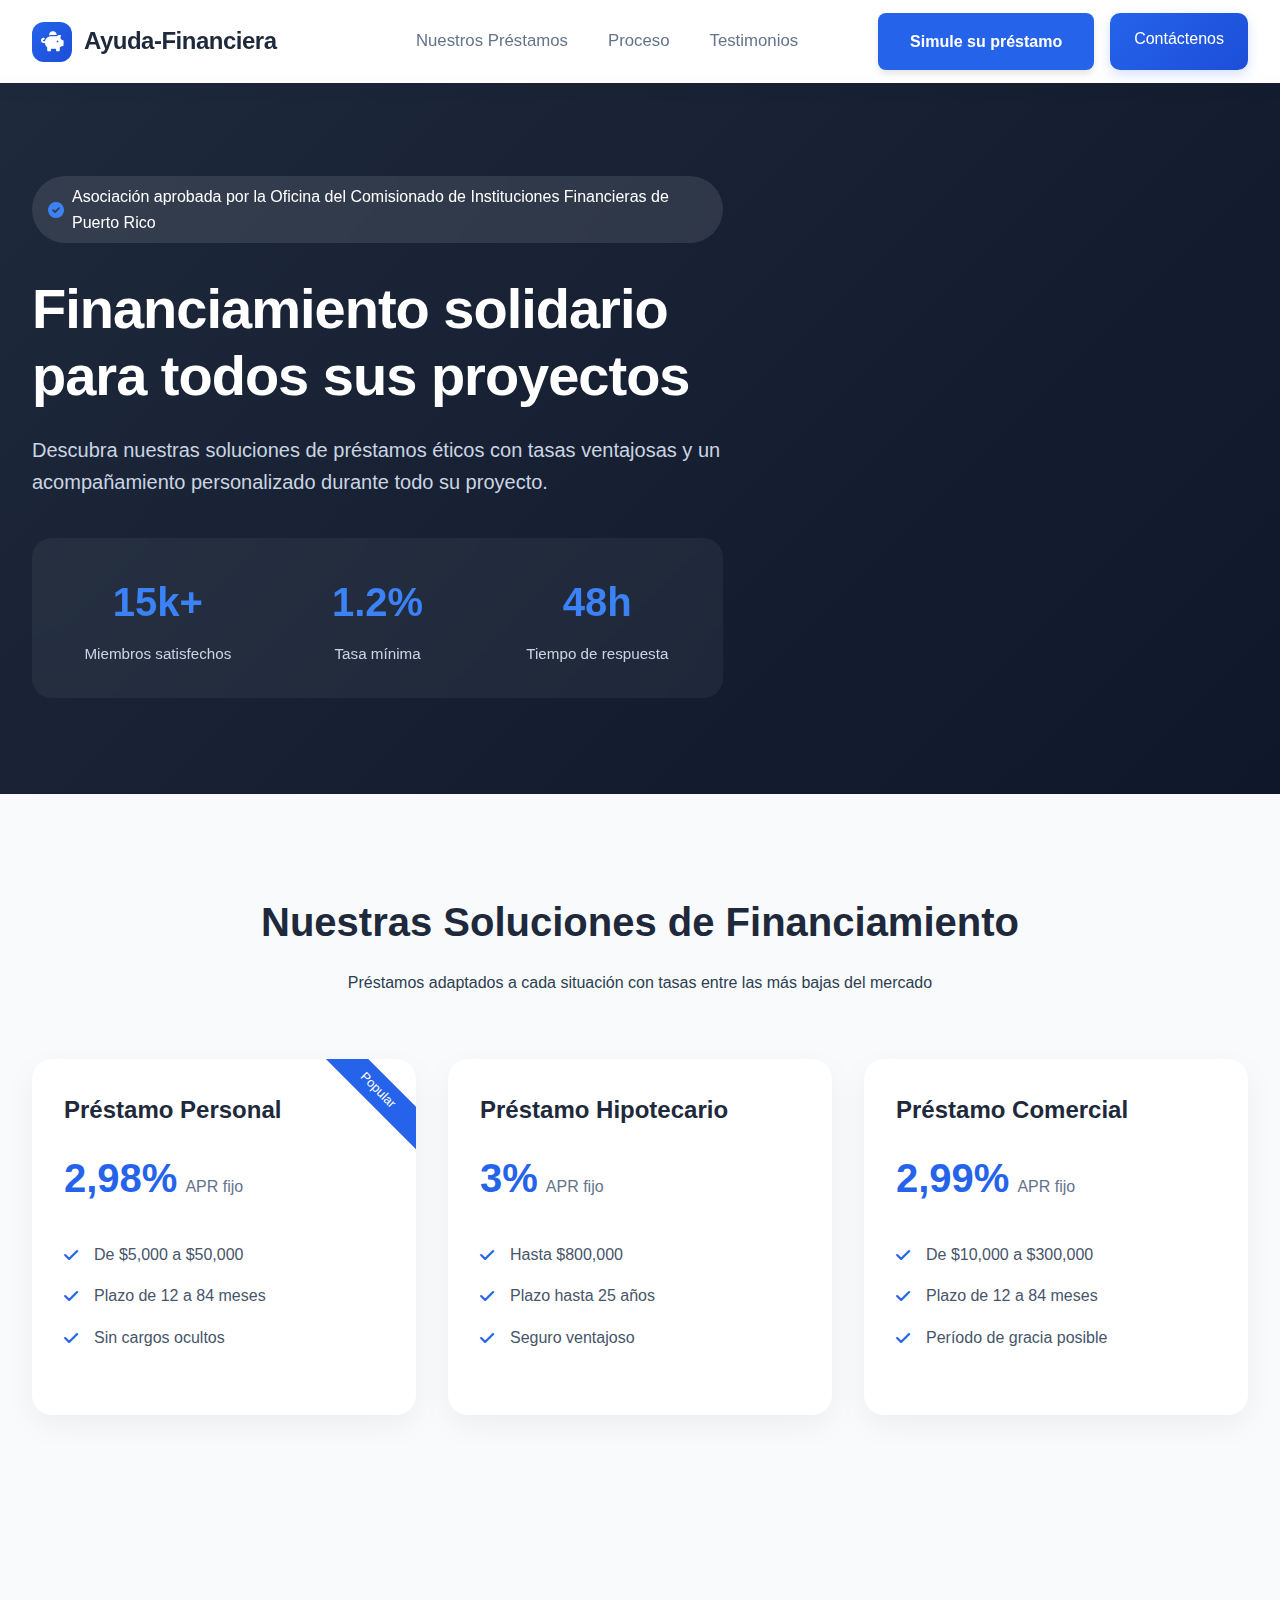
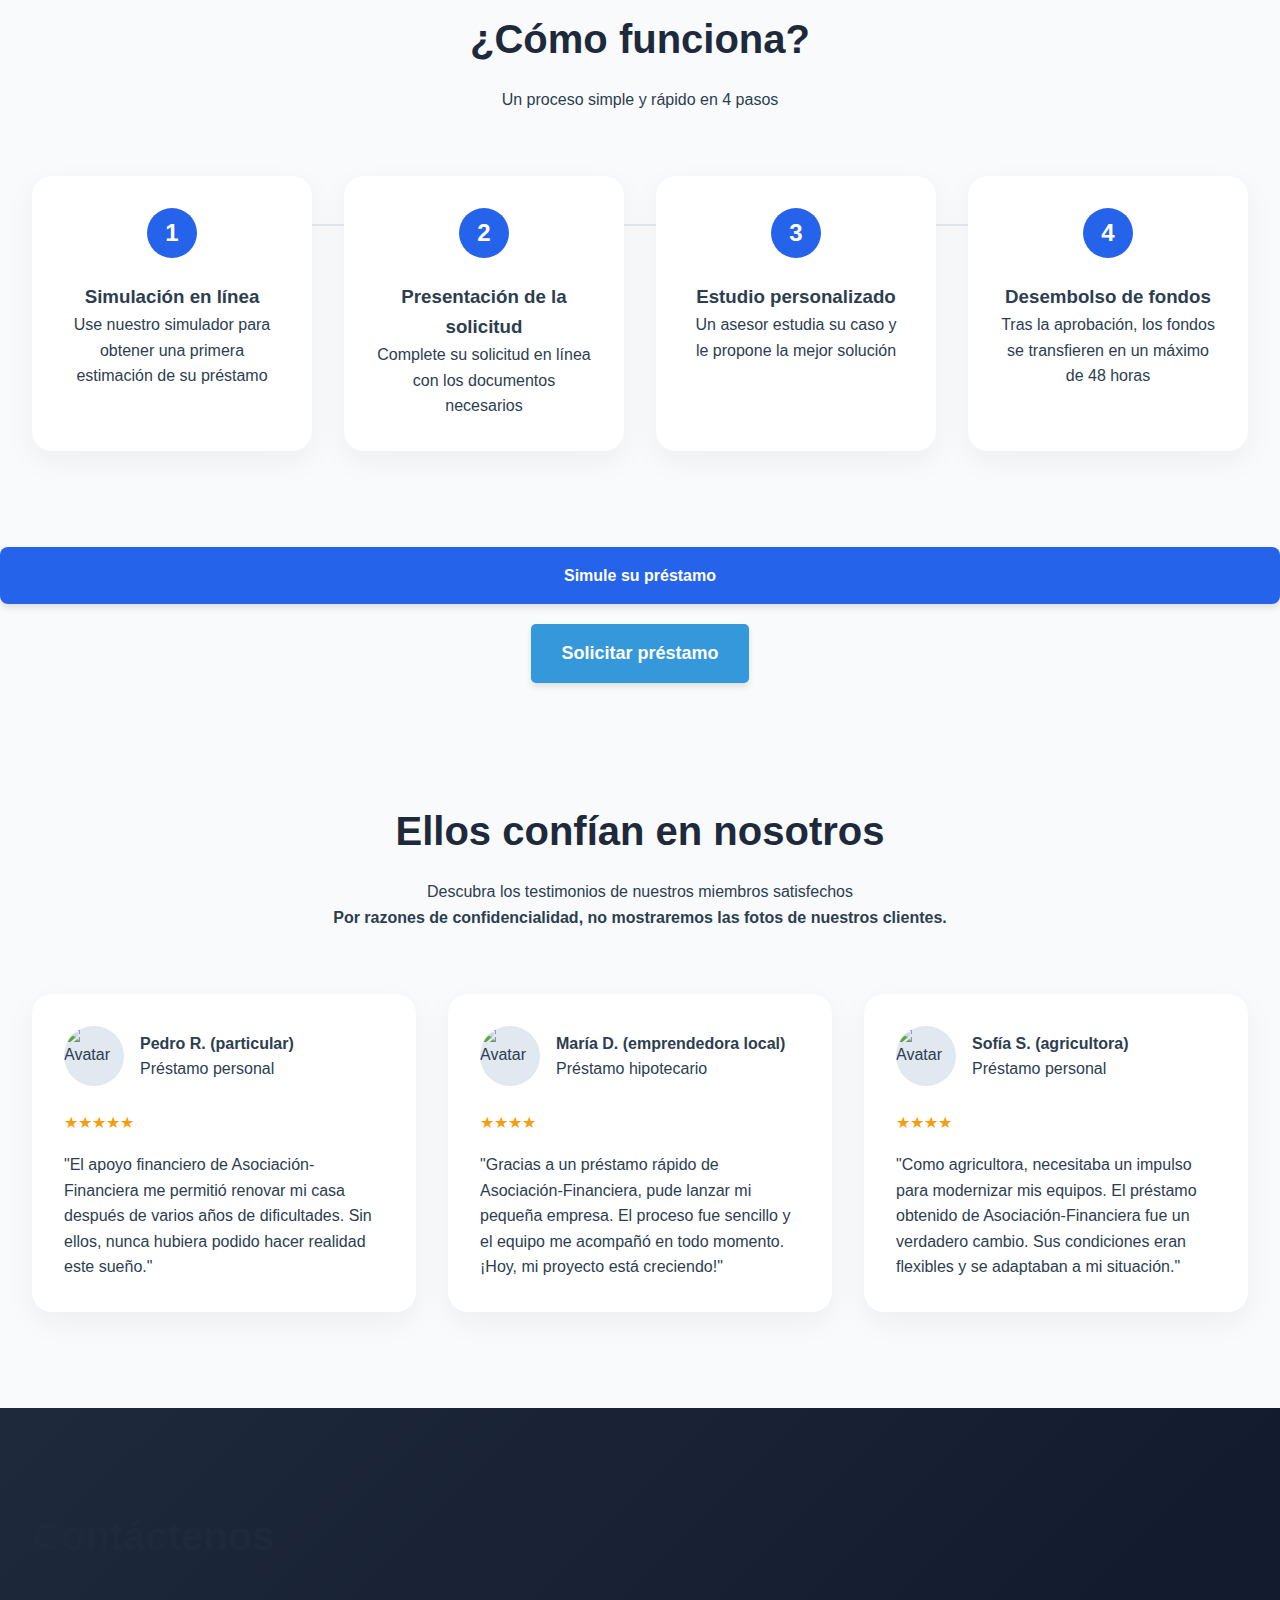
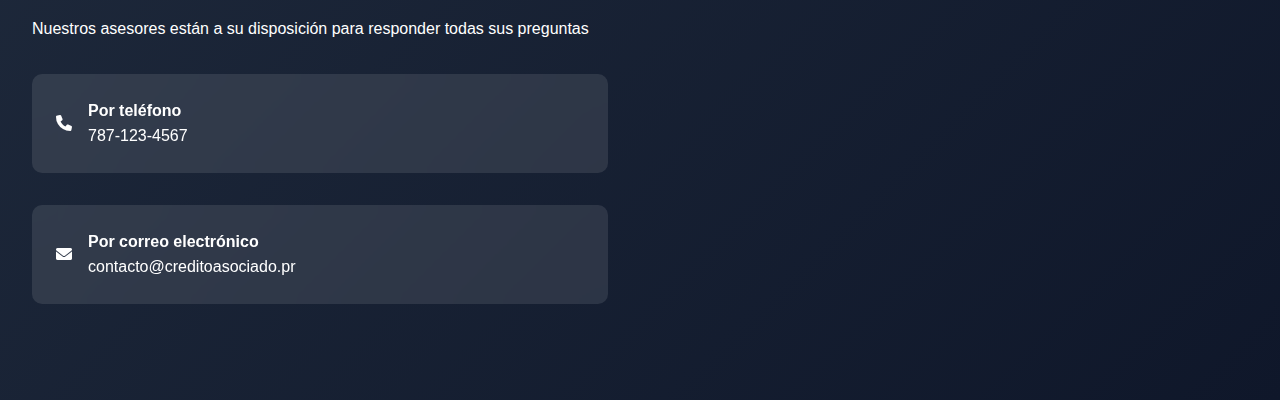
==== commit 09376981: "Renommé le site en nouveau-nom-du-site" ====
--- a/index.html
+++ b/index.html
@@ -4,7 +4,7 @@
 <head>
     <meta charset="UTF-8">
     <meta name="viewport" content="width=device-width, initial-scale=1.0">
-    <title>Asociación-Financiera - Préstamos Bancarios Solidarios</title>
+    <title>Ayuda-Financiera - Préstamos Bancarios Solidarios</title>
     <link href="https://cdnjs.cloudflare.com/ajax/libs/font-awesome/6.0.0/css/all.min.css" rel="stylesheet">
     <link rel="stylesheet" href="style.css">
 </head>
@@ -17,7 +17,7 @@
                     <div class="logo-icon">
                         <i class="fas fa-piggy-bank"></i>
                     </div>
-                    <span class="logo-text">Asociación-Financiera</span>
+                    <span class="logo-text">Ayuda-Financiera</span>
                 </a>
             </div>
             <div class="nav-menu">
